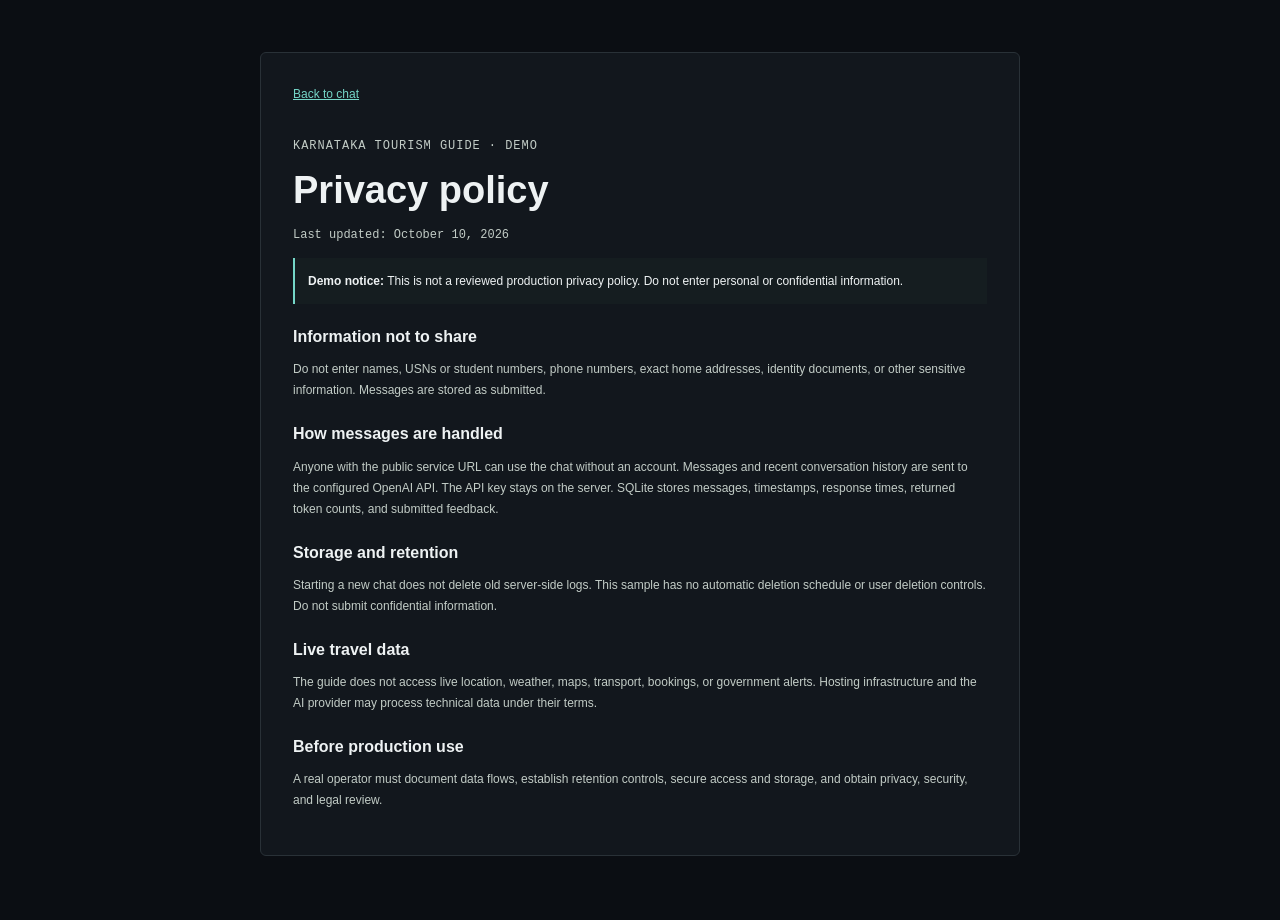
==== static/privacy.html @ 576e9870 "Add Karnataka guide app and deployment files Co-authored-by: Copilot <223556219+Copilot@users.norepl" ====
<!doctype html><html lang="en"><head><meta charset="utf-8"><meta name="viewport" content="width=device-width,initial-scale=1"><title>Privacy policy | Karnataka Tourism Guide</title><link rel="icon" href="favicon.svg"><link rel="stylesheet" href="legal.css"></head><body><main class="legal-shell"><a class="legal-back" href="index.html">Back to chat</a><p class="eyebrow">KARNATAKA TOURISM GUIDE · DEMO</p><h1>Privacy policy</h1><p class="legal-updated">Last updated: October 10, 2026</p><div class="legal-notice"><strong>Demo notice:</strong> This is not a reviewed production privacy policy. Do not enter personal or confidential information.</div><h2>Information not to share</h2><p>Do not enter names, USNs or student numbers, phone numbers, exact home addresses, identity documents, or other sensitive information. Messages are stored as submitted.</p><h2>How messages are handled</h2><p>Anyone with the public service URL can use the chat without an account. Messages and recent conversation history are sent to the configured OpenAI API. The API key stays on the server. SQLite stores messages, timestamps, response times, returned token counts, and submitted feedback.</p><h2>Storage and retention</h2><p>Starting a new chat does not delete old server-side logs. This sample has no automatic deletion schedule or user deletion controls. Do not submit confidential information.</p><h2>Live travel data</h2><p>The guide does not access live location, weather, maps, transport, bookings, or government alerts. Hosting infrastructure and the AI provider may process technical data under their terms.</p><h2>Before production use</h2><p>A real operator must document data flows, establish retention controls, secure access and storage, and obtain privacy, security, and legal review.</p></main></body></html>
---- static/legal.css ----
@import url('styles.css');
.legal-shell{width:min(760px,calc(100% - 40px));margin:52px auto 64px;padding:32px;background:var(--panel);border:1px solid #293137;border-radius:6px}.legal-back{color:var(--cyan);font-size:12px}.eyebrow{margin-top:35px}.legal-shell h1{font-size:38px}.legal-shell h2{font-size:16px;margin-top:24px}.legal-shell p{font-size:12px;line-height:1.75;color:#c2ccc6}.legal-notice{padding:13px;border-left:2px solid var(--cyan);background:#151d20;font-size:12px;line-height:1.7}.legal-updated{font:10px var(--mono);color:var(--muted)}@media(max-width:600px){.legal-shell{margin:20px auto;padding:20px}}
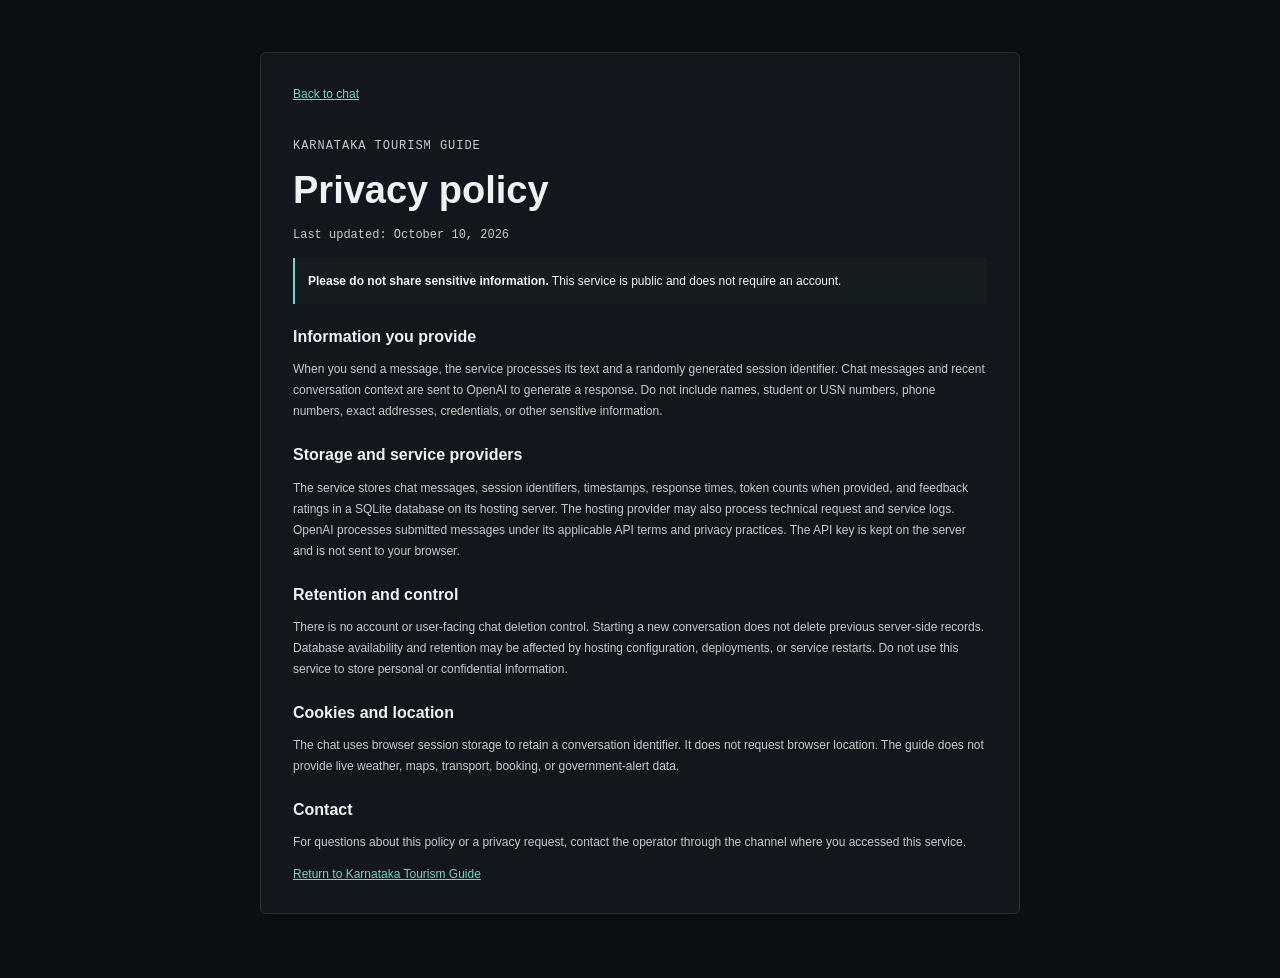
==== commit c29446e7: "Remove demo language from public pages Co-authored-by: Copilot <223556219+Copilot@users.noreply.gith" ====
--- a/static/privacy.html
+++ b/static/privacy.html
@@ -1 +1,31 @@
-<!doctype html><html lang="en"><head><meta charset="utf-8"><meta name="viewport" content="width=device-width,initial-scale=1"><title>Privacy policy | Karnataka Tourism Guide</title><link rel="icon" href="favicon.svg"><link rel="stylesheet" href="legal.css"></head><body><main class="legal-shell"><a class="legal-back" href="index.html">Back to chat</a><p class="eyebrow">KARNATAKA TOURISM GUIDE · DEMO</p><h1>Privacy policy</h1><p class="legal-updated">Last updated: October 10, 2026</p><div class="legal-notice"><strong>Demo notice:</strong> This is not a reviewed production privacy policy. Do not enter personal or confidential information.</div><h2>Information not to share</h2><p>Do not enter names, USNs or student numbers, phone numbers, exact home addresses, identity documents, or other sensitive information. Messages are stored as submitted.</p><h2>How messages are handled</h2><p>Anyone with the public service URL can use the chat without an account. Messages and recent conversation history are sent to the configured OpenAI API. The API key stays on the server. SQLite stores messages, timestamps, response times, returned token counts, and submitted feedback.</p><h2>Storage and retention</h2><p>Starting a new chat does not delete old server-side logs. This sample has no automatic deletion schedule or user deletion controls. Do not submit confidential information.</p><h2>Live travel data</h2><p>The guide does not access live location, weather, maps, transport, bookings, or government alerts. Hosting infrastructure and the AI provider may process technical data under their terms.</p><h2>Before production use</h2><p>A real operator must document data flows, establish retention controls, secure access and storage, and obtain privacy, security, and legal review.</p></main></body></html>
+<!doctype html>
+<html lang="en">
+<head>
+  <meta charset="utf-8">
+  <meta name="viewport" content="width=device-width,initial-scale=1">
+  <meta name="theme-color" content="#0b0e13">
+  <title>Privacy policy | Karnataka Tourism Guide</title>
+  <link rel="icon" href="favicon.svg" type="image/svg+xml">
+  <link rel="stylesheet" href="legal.css">
+</head>
+<body>
+  <main class="legal-shell">
+    <a class="legal-back" href="index.html">Back to chat</a>
+    <p class="eyebrow">KARNATAKA TOURISM GUIDE</p>
+    <h1>Privacy policy</h1>
+    <p class="legal-updated">Last updated: October 10, 2026</p>
+    <div class="legal-notice"><strong>Please do not share sensitive information.</strong> This service is public and does not require an account.</div>
+    <h2>Information you provide</h2>
+    <p>When you send a message, the service processes its text and a randomly generated session identifier. Chat messages and recent conversation context are sent to OpenAI to generate a response. Do not include names, student or USN numbers, phone numbers, exact addresses, credentials, or other sensitive information.</p>
+    <h2>Storage and service providers</h2>
+    <p>The service stores chat messages, session identifiers, timestamps, response times, token counts when provided, and feedback ratings in a SQLite database on its hosting server. The hosting provider may also process technical request and service logs. OpenAI processes submitted messages under its applicable API terms and privacy practices. The API key is kept on the server and is not sent to your browser.</p>
+    <h2>Retention and control</h2>
+    <p>There is no account or user-facing chat deletion control. Starting a new conversation does not delete previous server-side records. Database availability and retention may be affected by hosting configuration, deployments, or service restarts. Do not use this service to store personal or confidential information.</p>
+    <h2>Cookies and location</h2>
+    <p>The chat uses browser session storage to retain a conversation identifier. It does not request browser location. The guide does not provide live weather, maps, transport, booking, or government-alert data.</p>
+    <h2>Contact</h2>
+    <p>For questions about this policy or a privacy request, contact the operator through the channel where you accessed this service.</p>
+    <a class="legal-back bottom-back" href="index.html">Return to Karnataka Tourism Guide</a>
+  </main>
+</body>
+</html>
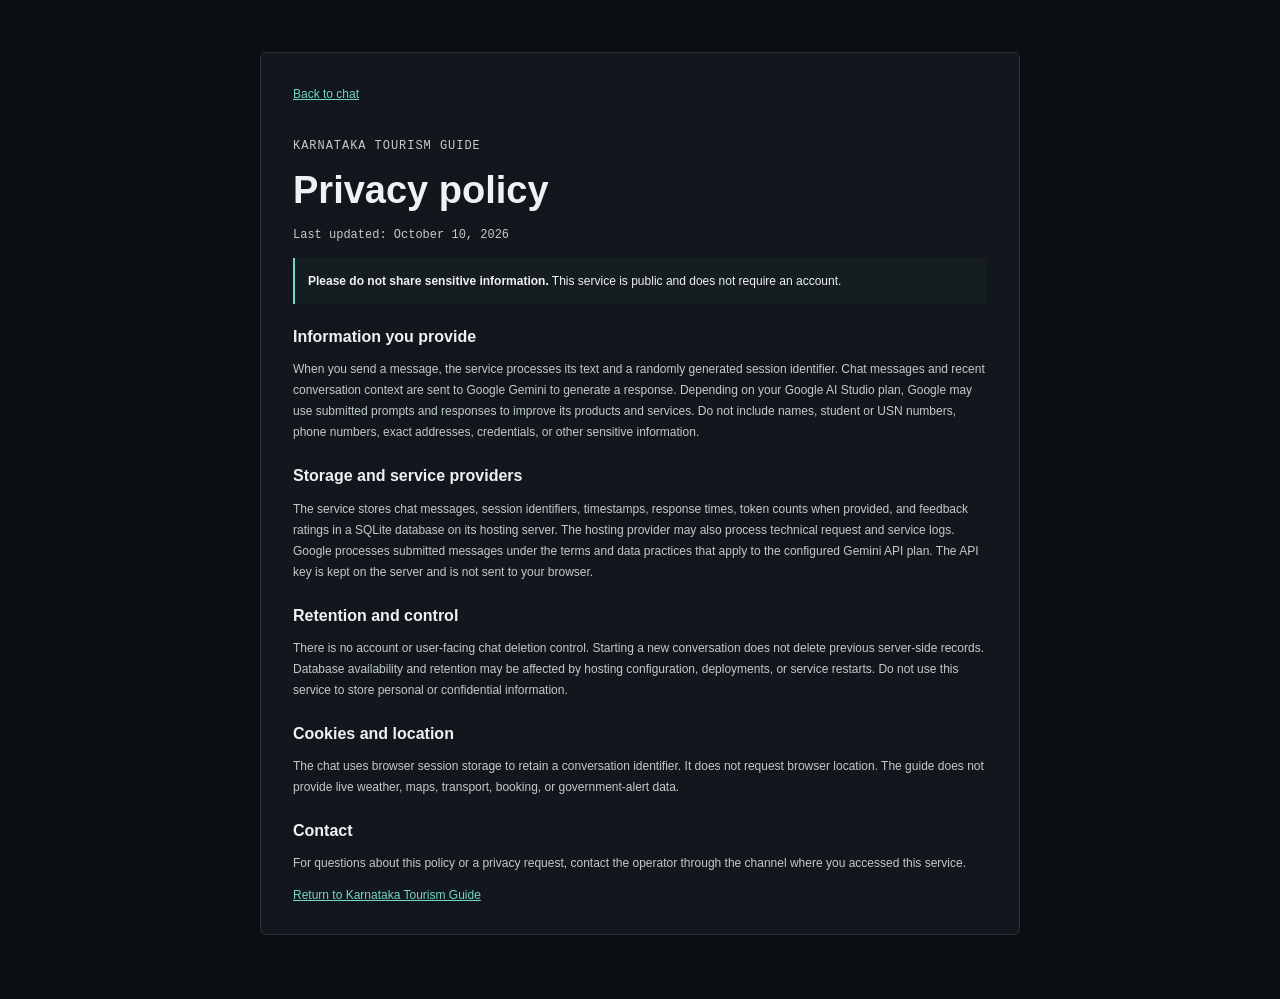
==== commit cafb7366: "Switch chatbot provider to Gemini Co-authored-by: Copilot <223556219+Copilot@users.noreply.github.co" ====
--- a/static/privacy.html
+++ b/static/privacy.html
@@ -16,9 +16,9 @@
     <p class="legal-updated">Last updated: October 10, 2026</p>
     <div class="legal-notice"><strong>Please do not share sensitive information.</strong> This service is public and does not require an account.</div>
     <h2>Information you provide</h2>
-    <p>When you send a message, the service processes its text and a randomly generated session identifier. Chat messages and recent conversation context are sent to OpenAI to generate a response. Do not include names, student or USN numbers, phone numbers, exact addresses, credentials, or other sensitive information.</p>
+    <p>When you send a message, the service processes its text and a randomly generated session identifier. Chat messages and recent conversation context are sent to Google Gemini to generate a response. Depending on your Google AI Studio plan, Google may use submitted prompts and responses to improve its products and services. Do not include names, student or USN numbers, phone numbers, exact addresses, credentials, or other sensitive information.</p>
     <h2>Storage and service providers</h2>
-    <p>The service stores chat messages, session identifiers, timestamps, response times, token counts when provided, and feedback ratings in a SQLite database on its hosting server. The hosting provider may also process technical request and service logs. OpenAI processes submitted messages under its applicable API terms and privacy practices. The API key is kept on the server and is not sent to your browser.</p>
+    <p>The service stores chat messages, session identifiers, timestamps, response times, token counts when provided, and feedback ratings in a SQLite database on its hosting server. The hosting provider may also process technical request and service logs. Google processes submitted messages under the terms and data practices that apply to the configured Gemini API plan. The API key is kept on the server and is not sent to your browser.</p>
     <h2>Retention and control</h2>
     <p>There is no account or user-facing chat deletion control. Starting a new conversation does not delete previous server-side records. Database availability and retention may be affected by hosting configuration, deployments, or service restarts. Do not use this service to store personal or confidential information.</p>
     <h2>Cookies and location</h2>
